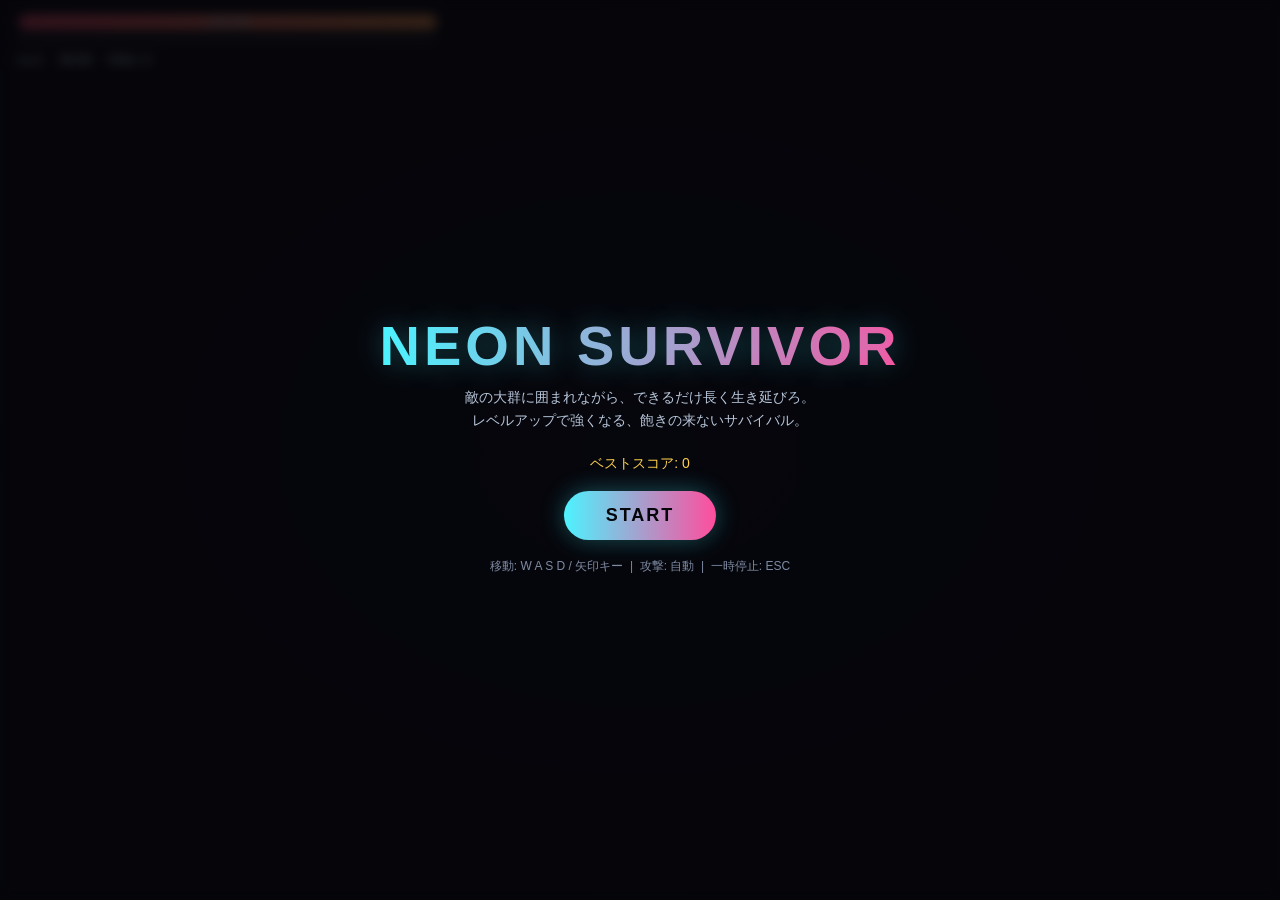
==== index.html @ 9e344bab "Add NEON SURVIVOR browser game Vanilla HTML/CSS/JS roguelite survival shooter: auto-attacking player" ====
<!DOCTYPE html>
<html lang="ja">
<head>
<meta charset="UTF-8">
<meta name="viewport" content="width=device-width, initial-scale=1.0, maximum-scale=1.0, user-scalable=no">
<title>NEON SURVIVOR</title>
<link rel="stylesheet" href="style.css">
</head>
<body>
  <div id="app">
    <canvas id="game"></canvas>

    <div id="hud">
      <div id="hp-bar-wrap"><div id="hp-bar"></div><span id="hp-text">100/100</span></div>
      <div id="xp-bar-wrap"><div id="xp-bar"></div></div>
      <div id="stats-row">
        <span id="level-text">Lv.1</span>
        <span id="timer-text">00:00</span>
        <span id="kills-text">Kills: 0</span>
      </div>
    </div>

    <div id="start-screen" class="overlay">
      <h1>NEON SURVIVOR</h1>
      <p class="sub">敵の大群に囲まれながら、できるだけ長く生き延びろ。<br>レベルアップで強くなる、飽きの来ないサバイバル。</p>
      <p class="best">ベストスコア: <span id="best-score-start">0</span></p>
      <button id="start-btn">START</button>
      <p class="controls">移動: W A S D / 矢印キー &nbsp;|&nbsp; 攻撃: 自動 &nbsp;|&nbsp; 一時停止: ESC</p>
    </div>

    <div id="levelup-screen" class="overlay hidden">
      <h2>LEVEL UP!</h2>
      <p class="sub">アップグレードを1つ選択</p>
      <div id="upgrade-cards"></div>
    </div>

    <div id="gameover-screen" class="overlay hidden">
      <h2>GAME OVER</h2>
      <div class="result-grid">
        <div><span class="label">生存時間</span><span id="final-time" class="value">00:00</span></div>
        <div><span class="label">キル数</span><span id="final-kills" class="value">0</span></div>
        <div><span class="label">レベル</span><span id="final-level" class="value">1</span></div>
        <div><span class="label">スコア</span><span id="final-score" class="value">0</span></div>
      </div>
      <p class="best">ベストスコア: <span id="best-score-end">0</span> <span id="new-best" class="hidden">🏆 NEW BEST!</span></p>
      <button id="retry-btn">もう一度挑戦</button>
    </div>

    <div id="pause-screen" class="overlay hidden">
      <h2>PAUSED</h2>
      <button id="resume-btn">再開</button>
    </div>
  </div>

<script src="game.js"></script>
</body>
</html>
---- style.css ----
:root {
  --bg: #05060a;
  --panel: #0d1020ee;
  --accent: #4df3ff;
  --accent2: #ff4d9d;
  --accent3: #ffd24d;
  --text: #eaf6ff;
  --danger: #ff4d6a;
}

* { box-sizing: border-box; }

html, body {
  margin: 0;
  padding: 0;
  width: 100%;
  height: 100%;
  background: var(--bg);
  overflow: hidden;
  font-family: "Segoe UI", "Hiragino Sans", "Yu Gothic", sans-serif;
  color: var(--text);
  -webkit-tap-highlight-color: transparent;
  touch-action: none;
}

#app {
  position: relative;
  width: 100vw;
  height: 100vh;
}

#game {
  display: block;
  width: 100%;
  height: 100%;
  background: radial-gradient(ellipse at center, #0b0e1a 0%, #05060a 70%);
}

/* ---------- HUD ---------- */
#hud {
  position: absolute;
  top: 0;
  left: 0;
  width: 100%;
  padding: 14px 18px;
  z-index: 5;
  pointer-events: none;
  user-select: none;
}

#hp-bar-wrap, #xp-bar-wrap {
  position: relative;
  height: 16px;
  border-radius: 8px;
  background: #ffffff14;
  border: 1px solid #ffffff22;
  overflow: hidden;
  max-width: 420px;
}

#xp-bar-wrap {
  height: 8px;
  margin-top: 6px;
  max-width: 420px;
}

#hp-bar {
  height: 100%;
  width: 100%;
  background: linear-gradient(90deg, var(--danger), #ff9d4d);
  transition: width 0.15s ease-out;
}

#xp-bar {
  height: 100%;
  width: 0%;
  background: linear-gradient(90deg, var(--accent), #7dffb3);
  transition: width 0.15s ease-out;
}

#hp-text {
  position: absolute;
  top: 0; left: 0;
  width: 100%;
  height: 100%;
  display: flex;
  align-items: center;
  justify-content: center;
  font-size: 11px;
  font-weight: 700;
  text-shadow: 0 1px 2px #000a;
  letter-spacing: 0.5px;
}

#stats-row {
  margin-top: 8px;
  display: flex;
  gap: 16px;
  font-size: 13px;
  font-weight: 600;
  text-shadow: 0 1px 3px #000a;
}

#stats-row span { color: var(--text); }
#level-text { color: var(--accent3); }
#kills-text { color: var(--accent2); }

/* ---------- overlays ---------- */
.overlay {
  position: absolute;
  inset: 0;
  z-index: 10;
  background: #05060acc;
  backdrop-filter: blur(6px);
  display: flex;
  flex-direction: column;
  align-items: center;
  justify-content: center;
  text-align: center;
  padding: 20px;
}

.overlay.hidden { display: none; }

.overlay h1 {
  font-size: clamp(32px, 8vw, 56px);
  margin: 0 0 8px;
  letter-spacing: 4px;
  background: linear-gradient(90deg, var(--accent), var(--accent2));
  -webkit-background-clip: text;
  background-clip: text;
  color: transparent;
  text-shadow: 0 0 30px #4df3ff55;
}

.overlay h2 {
  font-size: clamp(26px, 6vw, 40px);
  margin: 0 0 6px;
  letter-spacing: 2px;
  color: var(--accent2);
}

.overlay .sub {
  color: #b8c6d9;
  font-size: 14px;
  line-height: 1.6;
  margin: 0 0 18px;
  max-width: 460px;
}

.overlay .controls {
  margin-top: 18px;
  font-size: 12px;
  color: #7f8ba3;
}

.overlay .best {
  font-size: 14px;
  color: var(--accent3);
  margin: 6px 0 18px;
}

button {
  font-family: inherit;
  font-size: 18px;
  font-weight: 700;
  letter-spacing: 2px;
  padding: 14px 42px;
  border-radius: 999px;
  border: none;
  cursor: pointer;
  background: linear-gradient(90deg, var(--accent), var(--accent2));
  color: #05060a;
  box-shadow: 0 0 24px #4df3ff55, 0 4px 12px #0008;
  transition: transform 0.12s ease, box-shadow 0.12s ease;
}

button:hover { transform: translateY(-2px) scale(1.03); box-shadow: 0 0 32px #4df3ff88, 0 6px 16px #000a; }
button:active { transform: translateY(0) scale(0.98); }

/* ---------- result grid ---------- */
.result-grid {
  display: grid;
  grid-template-columns: 1fr 1fr;
  gap: 14px 40px;
  margin-bottom: 10px;
}

.result-grid > div {
  display: flex;
  flex-direction: column;
  align-items: center;
  min-width: 110px;
}

.result-grid .label {
  font-size: 12px;
  color: #8496b0;
  letter-spacing: 1px;
}

.result-grid .value {
  font-size: 24px;
  font-weight: 800;
  color: var(--text);
}

#new-best {
  color: var(--accent3);
  font-weight: 800;
}
#new-best.hidden { display: none; }

/* ---------- upgrade cards ---------- */
#upgrade-cards {
  display: flex;
  gap: 16px;
  flex-wrap: wrap;
  justify-content: center;
  max-width: 720px;
}

.upgrade-card {
  width: 190px;
  padding: 18px 14px;
  border-radius: 14px;
  background: linear-gradient(160deg, #131a30, #0a0e1c);
  border: 1px solid #4df3ff33;
  cursor: pointer;
  transition: transform 0.12s ease, border-color 0.12s ease, box-shadow 0.12s ease;
  text-align: left;
}

.upgrade-card:hover {
  transform: translateY(-4px);
  border-color: var(--accent);
  box-shadow: 0 8px 24px #4df3ff33;
}

.upgrade-card .icon {
  font-size: 28px;
  margin-bottom: 8px;
  display: block;
}

.upgrade-card .name {
  font-size: 15px;
  font-weight: 800;
  color: var(--accent);
  margin-bottom: 6px;
  display: block;
}

.upgrade-card .desc {
  font-size: 12px;
  color: #b8c6d9;
  line-height: 1.5;
  display: block;
}

@media (max-width: 480px) {
  .upgrade-card { width: 100%; max-width: 280px; }
}
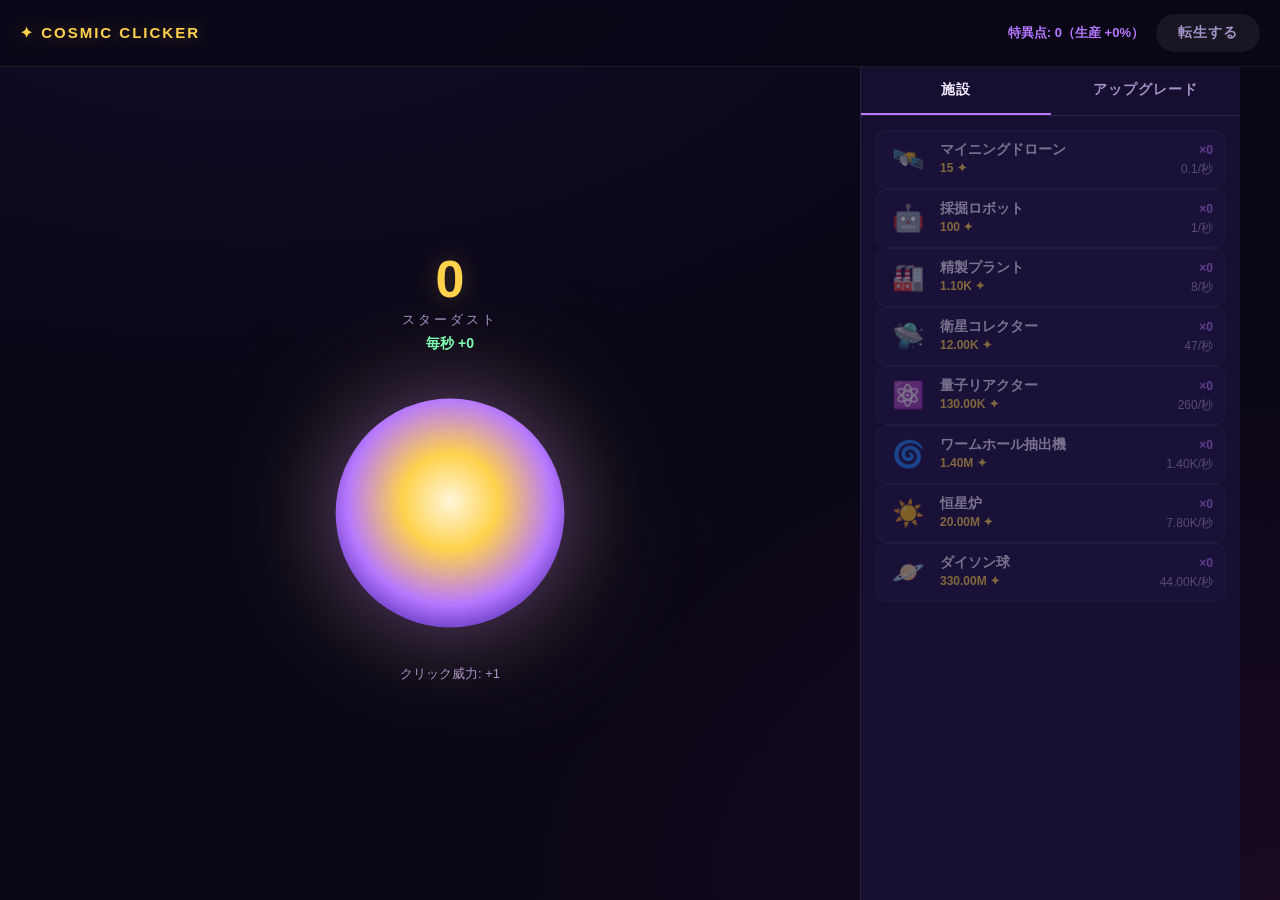
==== commit b75bce46: "Make Cosmic Clicker the only game, moved to repo root Remove NEON SURVIVOR and BLOCK CASCADE and pro" ====
--- a/index.html
+++ b/index.html
@@ -3,55 +3,78 @@
 <head>
 <meta charset="UTF-8">
 <meta name="viewport" content="width=device-width, initial-scale=1.0, maximum-scale=1.0, user-scalable=no">
-<title>NEON SURVIVOR</title>
+<title>COSMIC CLICKER</title>
 <link rel="stylesheet" href="style.css">
 </head>
 <body>
   <div id="app">
-    <canvas id="game"></canvas>
 
-    <div id="hud">
-      <div id="hp-bar-wrap"><div id="hp-bar"></div><span id="hp-text">100/100</span></div>
-      <div id="xp-bar-wrap"><div id="xp-bar"></div></div>
-      <div id="stats-row">
-        <span id="level-text">Lv.1</span>
-        <span id="timer-text">00:00</span>
-        <span id="kills-text">Kills: 0</span>
+    <header id="topbar">
+      <div id="brand">✦ COSMIC CLICKER</div>
+      <div id="prestige-info">
+        <span id="singularity-count">特異点: 0</span>
+        <button id="prestige-btn" disabled>転生する</button>
       </div>
-    </div>
+    </header>
 
-    <div id="start-screen" class="overlay">
-      <h1>NEON SURVIVOR</h1>
-      <p class="sub">敵の大群に囲まれながら、できるだけ長く生き延びろ。<br>レベルアップで強くなる、飽きの来ないサバイバル。</p>
-      <p class="best">ベストスコア: <span id="best-score-start">0</span></p>
-      <button id="start-btn">START</button>
-      <p class="controls">移動: W A S D / 矢印キー &nbsp;|&nbsp; 攻撃: 自動 &nbsp;|&nbsp; 一時停止: ESC</p>
-    </div>
+    <main id="layout">
 
-    <div id="levelup-screen" class="overlay hidden">
-      <h2>LEVEL UP!</h2>
-      <p class="sub">アップグレードを1つ選択</p>
-      <div id="upgrade-cards"></div>
-    </div>
+      <section id="click-area">
+        <div id="stardust-total">0</div>
+        <div id="stardust-label">スターダスト</div>
+        <div id="cps-label">毎秒 +0</div>
 
-    <div id="gameover-screen" class="overlay hidden">
-      <h2>GAME OVER</h2>
-      <div class="result-grid">
-        <div><span class="label">生存時間</span><span id="final-time" class="value">00:00</span></div>
-        <div><span class="label">キル数</span><span id="final-kills" class="value">0</span></div>
-        <div><span class="label">レベル</span><span id="final-level" class="value">1</span></div>
-        <div><span class="label">スコア</span><span id="final-score" class="value">0</span></div>
+        <button id="core-btn" aria-label="コアをクリックしてスターダストを採取">
+          <svg id="core-svg" viewBox="0 0 200 200">
+            <defs>
+              <radialGradient id="coreGrad" cx="50%" cy="45%" r="60%">
+                <stop offset="0%" stop-color="#fff6da"/>
+                <stop offset="35%" stop-color="#ffd24d"/>
+                <stop offset="75%" stop-color="#b678ff"/>
+                <stop offset="100%" stop-color="#5b2fb8"/>
+              </radialGradient>
+            </defs>
+            <circle cx="100" cy="100" r="88" fill="url(#coreGrad)"/>
+          </svg>
+        </button>
+
+        <div id="float-layer"></div>
+
+        <p id="click-power-label">クリック威力: +1</p>
+      </section>
+
+      <section id="side-panel">
+        <div class="tabs">
+          <button class="tab-btn active" data-tab="buildings">施設</button>
+          <button class="tab-btn" data-tab="upgrades">アップグレード</button>
+        </div>
+
+        <div id="tab-buildings" class="tab-content active">
+          <div id="buildings-list"></div>
+        </div>
+
+        <div id="tab-upgrades" class="tab-content">
+          <div id="upgrades-list"></div>
+          <p id="no-upgrades" class="empty-hint">まだ購入できるアップグレードはありません。</p>
+        </div>
+      </section>
+
+    </main>
+
+  </div>
+
+  <div id="prestige-modal" class="overlay hidden">
+    <div class="modal-box">
+      <h2>特異点への転生</h2>
+      <p class="modal-desc">全てのスターダストと施設をリセットして<br><b id="prestige-gain">0</b> 個の特異点コアを獲得します。</p>
+      <p class="modal-desc small">特異点コア 1個につき、生産量とクリック威力が永続的に +2% 上昇します。</p>
+      <div class="modal-actions">
+        <button id="prestige-cancel" class="btn-secondary">キャンセル</button>
+        <button id="prestige-confirm" class="btn-primary">転生する</button>
       </div>
-      <p class="best">ベストスコア: <span id="best-score-end">0</span> <span id="new-best" class="hidden">🏆 NEW BEST!</span></p>
-      <button id="retry-btn">もう一度挑戦</button>
-    </div>
-
-    <div id="pause-screen" class="overlay hidden">
-      <h2>PAUSED</h2>
-      <button id="resume-btn">再開</button>
     </div>
   </div>
 
-<script src="game.js"></script>
+<script src="script.js"></script>
 </body>
 </html>
--- a/style.css
+++ b/style.css
@@ -1,10 +1,15 @@
 :root {
-  --bg: #05060a;
-  --panel: #0d1020ee;
-  --accent: #4df3ff;
-  --accent2: #ff4d9d;
-  --accent3: #ffd24d;
-  --text: #eaf6ff;
+  --bg: #0a0716;
+  --bg2: #120c26;
+  --panel: #170f30;
+  --panel2: #1d1440;
+  --border: #ffffff14;
+  --text: #f0e9ff;
+  --muted: #a494c9;
+  --gold: #ffd24d;
+  --violet: #b678ff;
+  --violet-dim: #8b5cf655;
+  --green: #7dffb3;
   --danger: #ff4d6a;
 }
 
@@ -14,250 +19,412 @@
   margin: 0;
   padding: 0;
   width: 100%;
-  height: 100%;
+  min-height: 100%;
   background: var(--bg);
-  overflow: hidden;
+  color: var(--text);
   font-family: "Segoe UI", "Hiragino Sans", "Yu Gothic", sans-serif;
-  color: var(--text);
+  overflow-x: hidden;
   -webkit-tap-highlight-color: transparent;
-  touch-action: none;
+}
+
+body {
+  background:
+    radial-gradient(ellipse 900px 500px at 20% -10%, #3a1f7a33, transparent),
+    radial-gradient(ellipse 900px 600px at 100% 100%, #7a1f6a22, transparent),
+    var(--bg);
 }
 
 #app {
+  min-height: 100vh;
+  display: flex;
+  flex-direction: column;
+}
+
+/* ---------- topbar ---------- */
+#topbar {
+  display: flex;
+  align-items: center;
+  justify-content: space-between;
+  padding: 14px 20px;
+  border-bottom: 1px solid var(--border);
+  background: #0a0716cc;
+  backdrop-filter: blur(6px);
+  position: sticky;
+  top: 0;
+  z-index: 10;
+  flex-wrap: wrap;
+  gap: 10px;
+}
+
+#brand {
+  font-weight: 800;
+  letter-spacing: 2px;
+  font-size: 15px;
+  color: var(--gold);
+  text-shadow: 0 0 16px #ffd24d55;
+}
+
+#prestige-info {
+  display: flex;
+  align-items: center;
+  gap: 12px;
+  font-size: 13px;
+  color: var(--muted);
+}
+
+#singularity-count { color: var(--violet); font-weight: 700; }
+
+/* ---------- layout ---------- */
+#layout {
+  flex: 1;
+  display: grid;
+  grid-template-columns: 1fr 380px;
+  gap: 0;
+  max-width: 1200px;
+  margin: 0 auto;
+  width: 100%;
+}
+
+@media (max-width: 860px) {
+  #layout { grid-template-columns: 1fr; }
+}
+
+/* ---------- click area ---------- */
+#click-area {
+  display: flex;
+  flex-direction: column;
+  align-items: center;
+  justify-content: center;
+  padding: 30px 20px 50px;
   position: relative;
-  width: 100vw;
-  height: 100vh;
-}
-
-#game {
-  display: block;
-  width: 100%;
-  height: 100%;
-  background: radial-gradient(ellipse at center, #0b0e1a 0%, #05060a 70%);
-}
-
-/* ---------- HUD ---------- */
-#hud {
-  position: absolute;
-  top: 0;
-  left: 0;
-  width: 100%;
-  padding: 14px 18px;
-  z-index: 5;
-  pointer-events: none;
-  user-select: none;
-}
-
-#hp-bar-wrap, #xp-bar-wrap {
+  min-height: 460px;
+}
+
+#stardust-total {
+  font-size: clamp(32px, 6vw, 52px);
+  font-weight: 800;
+  color: var(--gold);
+  text-shadow: 0 0 24px #ffd24d44;
+  font-variant-numeric: tabular-nums;
+  line-height: 1.1;
+}
+
+#stardust-label {
+  font-size: 13px;
+  letter-spacing: 3px;
+  color: var(--muted);
+  text-transform: uppercase;
+  margin-top: 2px;
+}
+
+#cps-label {
+  margin-top: 6px;
+  font-size: 14px;
+  color: var(--green);
+  font-weight: 600;
+}
+
+#core-btn {
+  margin-top: 30px;
+  width: min(260px, 52vw);
+  height: min(260px, 52vw);
+  border-radius: 50%;
+  border: none;
+  padding: 0;
+  cursor: pointer;
+  background: transparent;
   position: relative;
-  height: 16px;
-  border-radius: 8px;
-  background: #ffffff14;
-  border: 1px solid #ffffff22;
-  overflow: hidden;
-  max-width: 420px;
-}
-
-#xp-bar-wrap {
-  height: 8px;
-  margin-top: 6px;
-  max-width: 420px;
-}
-
-#hp-bar {
-  height: 100%;
-  width: 100%;
-  background: linear-gradient(90deg, var(--danger), #ff9d4d);
-  transition: width 0.15s ease-out;
-}
-
-#xp-bar {
-  height: 100%;
-  width: 0%;
-  background: linear-gradient(90deg, var(--accent), #7dffb3);
-  transition: width 0.15s ease-out;
-}
-
-#hp-text {
-  position: absolute;
-  top: 0; left: 0;
-  width: 100%;
-  height: 100%;
-  display: flex;
-  align-items: center;
-  justify-content: center;
-  font-size: 11px;
-  font-weight: 700;
-  text-shadow: 0 1px 2px #000a;
-  letter-spacing: 0.5px;
-}
-
-#stats-row {
-  margin-top: 8px;
-  display: flex;
-  gap: 16px;
-  font-size: 13px;
-  font-weight: 600;
-  text-shadow: 0 1px 3px #000a;
-}
-
-#stats-row span { color: var(--text); }
-#level-text { color: var(--accent3); }
-#kills-text { color: var(--accent2); }
-
-/* ---------- overlays ---------- */
-.overlay {
+  filter: drop-shadow(0 0 40px #b678ff55) drop-shadow(0 0 70px #ffd24d33);
+  transition: transform 0.08s ease;
+  -webkit-tap-highlight-color: transparent;
+}
+
+#core-btn:active { transform: scale(0.94); }
+
+#core-svg { width: 100%; height: 100%; display: block; }
+
+#float-layer {
   position: absolute;
   inset: 0;
-  z-index: 10;
-  background: #05060acc;
+  pointer-events: none;
+  overflow: visible;
+}
+
+.float-num {
+  position: absolute;
+  font-weight: 800;
+  font-size: 20px;
+  color: var(--gold);
+  text-shadow: 0 0 10px #ffd24d88;
+  animation: floatUp 0.9s ease-out forwards;
+  pointer-events: none;
+}
+
+@keyframes floatUp {
+  0% { transform: translate(-50%, 0) scale(0.8); opacity: 1; }
+  100% { transform: translate(-50%, -70px) scale(1.1); opacity: 0; }
+}
+
+#click-power-label {
+  margin-top: 22px;
+  font-size: 13px;
+  color: var(--muted);
+}
+
+/* ---------- side panel ---------- */
+#side-panel {
+  background: var(--panel);
+  border-left: 1px solid var(--border);
+  display: flex;
+  flex-direction: column;
+  min-height: 0;
+}
+
+@media (max-width: 860px) {
+  #side-panel { border-left: none; border-top: 1px solid var(--border); }
+}
+
+.tabs {
+  display: flex;
+  border-bottom: 1px solid var(--border);
+}
+
+.tab-btn {
+  flex: 1;
+  padding: 14px 10px;
+  background: transparent;
+  border: none;
+  color: var(--muted);
+  font-size: 14px;
+  font-weight: 700;
+  letter-spacing: 1px;
+  cursor: pointer;
+  border-bottom: 2px solid transparent;
+}
+
+.tab-btn.active {
+  color: var(--text);
+  border-bottom-color: var(--violet);
+}
+
+.tab-content {
+  display: none;
+  padding: 14px;
+  gap: 10px;
+  flex-direction: column;
+  max-height: 640px;
+  overflow-y: auto;
+}
+
+.tab-content.active { display: flex; }
+
+.empty-hint {
+  color: var(--muted);
+  font-size: 13px;
+  text-align: center;
+  padding: 20px 10px;
+}
+
+/* ---------- building card ---------- */
+.building-card {
+  display: flex;
+  align-items: center;
+  gap: 12px;
+  padding: 10px 12px;
+  border-radius: 12px;
+  background: var(--panel2);
+  border: 1px solid var(--border);
+  cursor: pointer;
+  transition: border-color 0.12s ease, transform 0.12s ease;
+  text-align: left;
+}
+
+.building-card:hover:not(.disabled) {
+  border-color: var(--violet);
+  transform: translateY(-1px);
+}
+
+.building-card.disabled {
+  opacity: 0.45;
+  cursor: not-allowed;
+}
+
+.building-card .icon {
+  font-size: 26px;
+  width: 40px;
+  text-align: center;
+  flex-shrink: 0;
+}
+
+.building-card .info {
+  flex: 1;
+  min-width: 0;
+}
+
+.building-card .name-row {
+  display: flex;
+  justify-content: space-between;
+  align-items: baseline;
+  gap: 6px;
+}
+
+.building-card .name {
+  font-weight: 700;
+  font-size: 14px;
+}
+
+.building-card .owned {
+  font-size: 12px;
+  color: var(--violet);
+  font-weight: 700;
+  flex-shrink: 0;
+}
+
+.building-card .meta {
+  font-size: 12px;
+  color: var(--muted);
+  margin-top: 2px;
+  display: flex;
+  justify-content: space-between;
+}
+
+.building-card .cost {
+  color: var(--gold);
+  font-weight: 700;
+}
+
+/* ---------- upgrade card ---------- */
+.upgrade-card {
+  display: flex;
+  align-items: center;
+  gap: 12px;
+  padding: 10px 12px;
+  border-radius: 12px;
+  background: var(--panel2);
+  border: 1px solid var(--border);
+  cursor: pointer;
+  transition: border-color 0.12s ease, transform 0.12s ease;
+}
+
+.upgrade-card:hover:not(.disabled) {
+  border-color: var(--gold);
+  transform: translateY(-1px);
+}
+
+.upgrade-card.disabled {
+  opacity: 0.45;
+  cursor: not-allowed;
+}
+
+.upgrade-card .icon {
+  font-size: 24px;
+  width: 36px;
+  text-align: center;
+  flex-shrink: 0;
+}
+
+.upgrade-card .info { flex: 1; min-width: 0; }
+
+.upgrade-card .name {
+  font-weight: 700;
+  font-size: 13px;
+}
+
+.upgrade-card .desc {
+  font-size: 11px;
+  color: var(--muted);
+  margin-top: 2px;
+}
+
+.upgrade-card .cost {
+  font-size: 12px;
+  color: var(--gold);
+  font-weight: 700;
+  margin-top: 4px;
+}
+
+/* ---------- overlay / modal ---------- */
+.overlay {
+  position: fixed;
+  inset: 0;
+  z-index: 50;
+  background: #05030fcc;
   backdrop-filter: blur(6px);
   display: flex;
-  flex-direction: column;
   align-items: center;
   justify-content: center;
+  padding: 20px;
+}
+
+.overlay.hidden { display: none; }
+
+.modal-box {
+  background: var(--panel);
+  border: 1px solid var(--border);
+  border-radius: 18px;
+  padding: 28px 26px;
+  max-width: 380px;
   text-align: center;
-  padding: 20px;
-}
-
-.overlay.hidden { display: none; }
-
-.overlay h1 {
-  font-size: clamp(32px, 8vw, 56px);
+  box-shadow: 0 20px 60px #000a;
+}
+
+.modal-box h2 {
+  margin: 0 0 12px;
+  color: var(--violet);
+  font-size: 22px;
+}
+
+.modal-desc {
+  color: var(--muted);
+  font-size: 14px;
+  line-height: 1.7;
   margin: 0 0 8px;
-  letter-spacing: 4px;
-  background: linear-gradient(90deg, var(--accent), var(--accent2));
-  -webkit-background-clip: text;
-  background-clip: text;
-  color: transparent;
-  text-shadow: 0 0 30px #4df3ff55;
-}
-
-.overlay h2 {
-  font-size: clamp(26px, 6vw, 40px);
-  margin: 0 0 6px;
-  letter-spacing: 2px;
-  color: var(--accent2);
-}
-
-.overlay .sub {
-  color: #b8c6d9;
+}
+
+.modal-desc b {
+  color: var(--gold);
+  font-size: 18px;
+}
+
+.modal-desc.small { font-size: 12px; }
+
+.modal-actions {
+  display: flex;
+  gap: 10px;
+  justify-content: center;
+  margin-top: 20px;
+}
+
+button.btn-primary, button.btn-secondary, #prestige-btn {
+  font-family: inherit;
   font-size: 14px;
-  line-height: 1.6;
-  margin: 0 0 18px;
-  max-width: 460px;
-}
-
-.overlay .controls {
-  margin-top: 18px;
-  font-size: 12px;
-  color: #7f8ba3;
-}
-
-.overlay .best {
-  font-size: 14px;
-  color: var(--accent3);
-  margin: 6px 0 18px;
-}
-
-button {
-  font-family: inherit;
-  font-size: 18px;
-  font-weight: 700;
-  letter-spacing: 2px;
-  padding: 14px 42px;
+  font-weight: 700;
+  letter-spacing: 1px;
+  padding: 10px 22px;
   border-radius: 999px;
   border: none;
   cursor: pointer;
-  background: linear-gradient(90deg, var(--accent), var(--accent2));
-  color: #05060a;
-  box-shadow: 0 0 24px #4df3ff55, 0 4px 12px #0008;
-  transition: transform 0.12s ease, box-shadow 0.12s ease;
-}
-
-button:hover { transform: translateY(-2px) scale(1.03); box-shadow: 0 0 32px #4df3ff88, 0 6px 16px #000a; }
-button:active { transform: translateY(0) scale(0.98); }
-
-/* ---------- result grid ---------- */
-.result-grid {
-  display: grid;
-  grid-template-columns: 1fr 1fr;
-  gap: 14px 40px;
-  margin-bottom: 10px;
-}
-
-.result-grid > div {
-  display: flex;
-  flex-direction: column;
-  align-items: center;
-  min-width: 110px;
-}
-
-.result-grid .label {
-  font-size: 12px;
-  color: #8496b0;
-  letter-spacing: 1px;
-}
-
-.result-grid .value {
-  font-size: 24px;
-  font-weight: 800;
+}
+
+button.btn-primary, #prestige-btn:not(:disabled) {
+  background: linear-gradient(90deg, var(--gold), var(--violet));
+  color: #0a0716;
+  box-shadow: 0 0 20px #b678ff44;
+}
+
+#prestige-btn:disabled {
+  background: #ffffff10;
+  color: var(--muted);
+  cursor: not-allowed;
+}
+
+button.btn-secondary {
+  background: #ffffff12;
   color: var(--text);
 }
 
-#new-best {
-  color: var(--accent3);
-  font-weight: 800;
-}
-#new-best.hidden { display: none; }
-
-/* ---------- upgrade cards ---------- */
-#upgrade-cards {
-  display: flex;
-  gap: 16px;
-  flex-wrap: wrap;
-  justify-content: center;
-  max-width: 720px;
-}
-
-.upgrade-card {
-  width: 190px;
-  padding: 18px 14px;
-  border-radius: 14px;
-  background: linear-gradient(160deg, #131a30, #0a0e1c);
-  border: 1px solid #4df3ff33;
-  cursor: pointer;
-  transition: transform 0.12s ease, border-color 0.12s ease, box-shadow 0.12s ease;
-  text-align: left;
-}
-
-.upgrade-card:hover {
-  transform: translateY(-4px);
-  border-color: var(--accent);
-  box-shadow: 0 8px 24px #4df3ff33;
-}
-
-.upgrade-card .icon {
-  font-size: 28px;
-  margin-bottom: 8px;
-  display: block;
-}
-
-.upgrade-card .name {
-  font-size: 15px;
-  font-weight: 800;
-  color: var(--accent);
-  margin-bottom: 6px;
-  display: block;
-}
-
-.upgrade-card .desc {
-  font-size: 12px;
-  color: #b8c6d9;
-  line-height: 1.5;
-  display: block;
-}
-
-@media (max-width: 480px) {
-  .upgrade-card { width: 100%; max-width: 280px; }
-}
+button.btn-primary:hover, #prestige-btn:not(:disabled):hover { filter: brightness(1.1); }
+
+/* scrollbar */
+.tab-content::-webkit-scrollbar { width: 6px; }
+.tab-content::-webkit-scrollbar-thumb { background: #ffffff22; border-radius: 3px; }
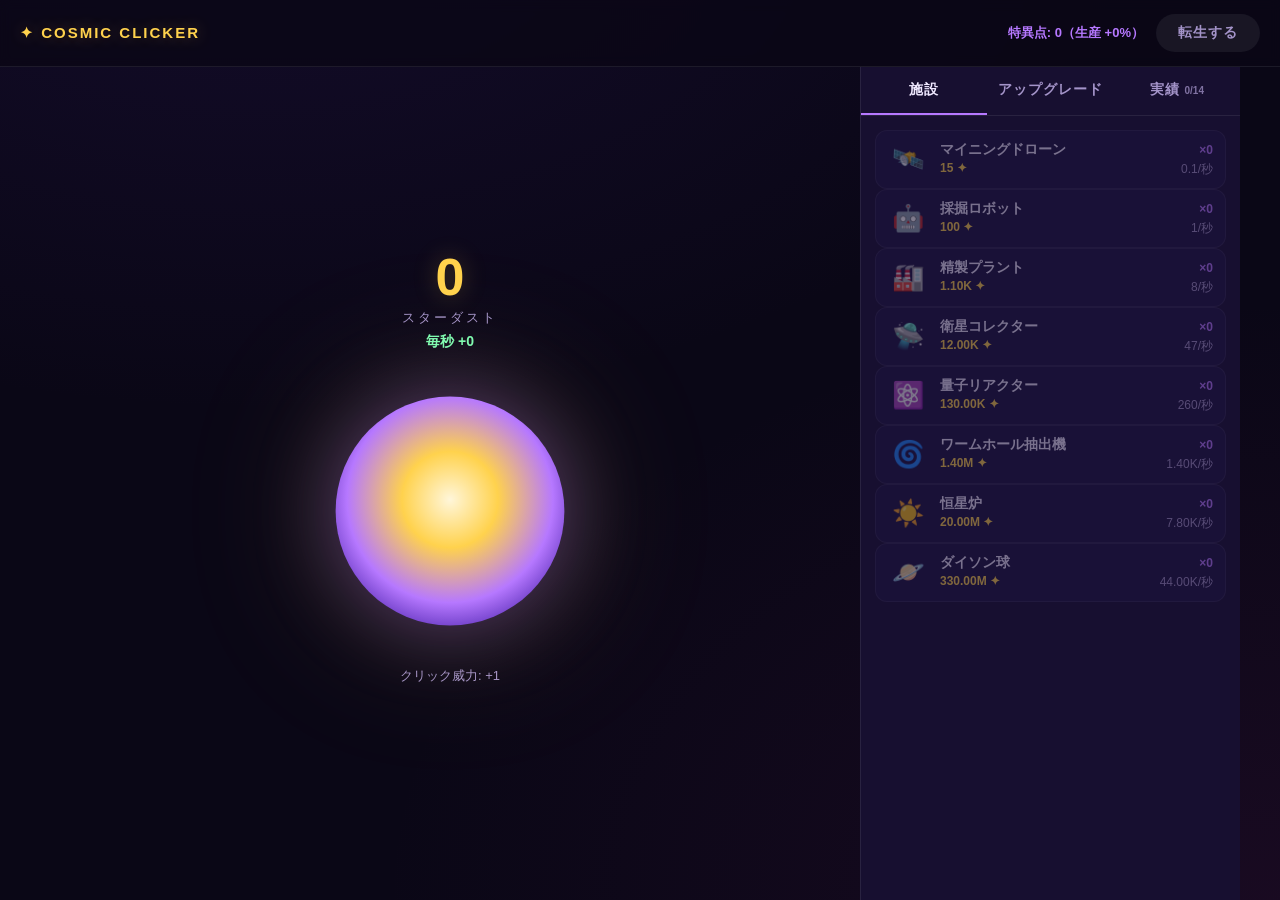
==== commit 2edd9f3a: "Add critical clicks, golden stardust events, and achievements - Critical clicks: 10% chance per clic" ====
--- a/index.html
+++ b/index.html
@@ -23,30 +23,36 @@
         <div id="stardust-total">0</div>
         <div id="stardust-label">スターダスト</div>
         <div id="cps-label">毎秒 +0</div>
+        <div id="buff-banner" class="hidden"></div>
 
-        <button id="core-btn" aria-label="コアをクリックしてスターダストを採取">
-          <svg id="core-svg" viewBox="0 0 200 200">
-            <defs>
-              <radialGradient id="coreGrad" cx="50%" cy="45%" r="60%">
-                <stop offset="0%" stop-color="#fff6da"/>
-                <stop offset="35%" stop-color="#ffd24d"/>
-                <stop offset="75%" stop-color="#b678ff"/>
-                <stop offset="100%" stop-color="#5b2fb8"/>
-              </radialGradient>
-            </defs>
-            <circle cx="100" cy="100" r="88" fill="url(#coreGrad)"/>
-          </svg>
-        </button>
+        <div id="core-wrap">
+          <button id="core-btn" aria-label="コアをクリックしてスターダストを採取">
+            <svg id="core-svg" viewBox="0 0 200 200">
+              <defs>
+                <radialGradient id="coreGrad" cx="50%" cy="45%" r="60%">
+                  <stop offset="0%" stop-color="#fff6da"/>
+                  <stop offset="35%" stop-color="#ffd24d"/>
+                  <stop offset="75%" stop-color="#b678ff"/>
+                  <stop offset="100%" stop-color="#5b2fb8"/>
+                </radialGradient>
+              </defs>
+              <circle cx="100" cy="100" r="88" fill="url(#coreGrad)"/>
+            </svg>
+          </button>
 
-        <div id="float-layer"></div>
+          <div id="float-layer"></div>
+        </div>
 
         <p id="click-power-label">クリック威力: +1</p>
+
+        <div id="golden-layer"></div>
       </section>
 
       <section id="side-panel">
         <div class="tabs">
           <button class="tab-btn active" data-tab="buildings">施設</button>
           <button class="tab-btn" data-tab="upgrades">アップグレード</button>
+          <button class="tab-btn" data-tab="achievements">実績 <span id="achv-count">0/0</span></button>
         </div>
 
         <div id="tab-buildings" class="tab-content active">
@@ -57,11 +63,17 @@
           <div id="upgrades-list"></div>
           <p id="no-upgrades" class="empty-hint">まだ購入できるアップグレードはありません。</p>
         </div>
+
+        <div id="tab-achievements" class="tab-content">
+          <div id="achievements-list"></div>
+        </div>
       </section>
 
     </main>
 
   </div>
+
+  <div id="toast-layer"></div>
 
   <div id="prestige-modal" class="overlay hidden">
     <div class="modal-box">
--- a/style.css
+++ b/style.css
@@ -171,6 +171,80 @@
   color: var(--muted);
 }
 
+#core-wrap {
+  position: relative;
+  display: inline-block;
+}
+
+.float-num.crit {
+  font-size: 30px;
+  color: var(--danger);
+  text-shadow: 0 0 14px #ff4d6a99;
+}
+
+/* ---------- buff banner ---------- */
+#buff-banner {
+  margin-top: 8px;
+  padding: 6px 16px;
+  border-radius: 999px;
+  background: linear-gradient(90deg, var(--gold), var(--violet));
+  color: #0a0716;
+  font-size: 12px;
+  font-weight: 800;
+  letter-spacing: 0.5px;
+  box-shadow: 0 0 18px #ffd24d55;
+  animation: buffPulse 1.2s ease-in-out infinite;
+}
+
+#buff-banner.hidden { display: none; }
+
+@keyframes buffPulse {
+  0%, 100% { transform: scale(1); }
+  50% { transform: scale(1.04); }
+}
+
+/* ---------- golden stardust event ---------- */
+#golden-layer {
+  position: absolute;
+  inset: 0;
+  pointer-events: none;
+  z-index: 5;
+}
+
+.golden-orb {
+  position: absolute;
+  width: 56px;
+  height: 56px;
+  border-radius: 50%;
+  border: none;
+  padding: 0;
+  cursor: pointer;
+  pointer-events: auto;
+  background: radial-gradient(circle at 35% 30%, #fff6da, var(--gold) 55%, #b8860b 100%);
+  box-shadow: 0 0 20px #ffd24dcc, 0 0 46px #ffd24d66;
+  transform: translate(-50%, -50%);
+  animation: goldenPulse 0.9s ease-in-out infinite alternate, goldenIn 0.3s ease-out;
+}
+
+.golden-orb.popping {
+  animation: goldenPop 0.4s ease-out forwards;
+  pointer-events: none;
+}
+
+@keyframes goldenIn {
+  from { opacity: 0; transform: translate(-50%, -50%) scale(0.3); }
+  to { opacity: 1; transform: translate(-50%, -50%) scale(1); }
+}
+
+@keyframes goldenPulse {
+  from { box-shadow: 0 0 16px #ffd24dcc, 0 0 36px #ffd24d55; }
+  to { box-shadow: 0 0 26px #ffd24dee, 0 0 56px #ffd24d88; }
+}
+
+@keyframes goldenPop {
+  to { transform: translate(-50%, -50%) scale(1.9); opacity: 0; }
+}
+
 /* ---------- side panel ---------- */
 #side-panel {
   background: var(--panel);
@@ -343,6 +417,96 @@
   margin-top: 4px;
 }
 
+#achv-count {
+  font-size: 10px;
+  font-weight: 700;
+  opacity: 0.75;
+  letter-spacing: 0;
+}
+
+/* ---------- achievement card ---------- */
+.achievement-card {
+  display: flex;
+  align-items: center;
+  gap: 12px;
+  padding: 10px 12px;
+  border-radius: 12px;
+  background: var(--panel2);
+  border: 1px solid var(--border);
+  opacity: 0.4;
+  filter: grayscale(1);
+  transition: opacity 0.2s ease, filter 0.2s ease, border-color 0.2s ease;
+}
+
+.achievement-card.unlocked {
+  opacity: 1;
+  filter: none;
+  border-color: var(--gold);
+  box-shadow: 0 0 16px #ffd24d22;
+}
+
+.achievement-card .icon {
+  font-size: 24px;
+  width: 36px;
+  text-align: center;
+  flex-shrink: 0;
+}
+
+.achievement-card .info { flex: 1; min-width: 0; }
+
+.achievement-card .name {
+  font-weight: 700;
+  font-size: 13px;
+}
+
+.achievement-card .desc {
+  font-size: 11px;
+  color: var(--muted);
+  margin-top: 2px;
+}
+
+.achievement-card .bonus {
+  font-size: 11px;
+  color: var(--gold);
+  font-weight: 700;
+  margin-top: 4px;
+}
+
+/* ---------- toast notifications ---------- */
+#toast-layer {
+  position: fixed;
+  top: 18px;
+  left: 50%;
+  transform: translateX(-50%);
+  z-index: 100;
+  display: flex;
+  flex-direction: column;
+  gap: 8px;
+  align-items: center;
+  pointer-events: none;
+}
+
+.toast {
+  background: linear-gradient(90deg, var(--gold), var(--violet));
+  color: #0a0716;
+  font-weight: 800;
+  font-size: 13px;
+  padding: 10px 20px;
+  border-radius: 999px;
+  box-shadow: 0 8px 24px #000a;
+  white-space: nowrap;
+  animation: toastIn 0.3s ease-out, toastOut 0.4s ease-in 2.6s forwards;
+}
+
+@keyframes toastIn {
+  from { transform: translateY(-20px); opacity: 0; }
+  to { transform: translateY(0); opacity: 1; }
+}
+
+@keyframes toastOut {
+  to { transform: translateY(-14px); opacity: 0; }
+}
+
 /* ---------- overlay / modal ---------- */
 .overlay {
   position: fixed;
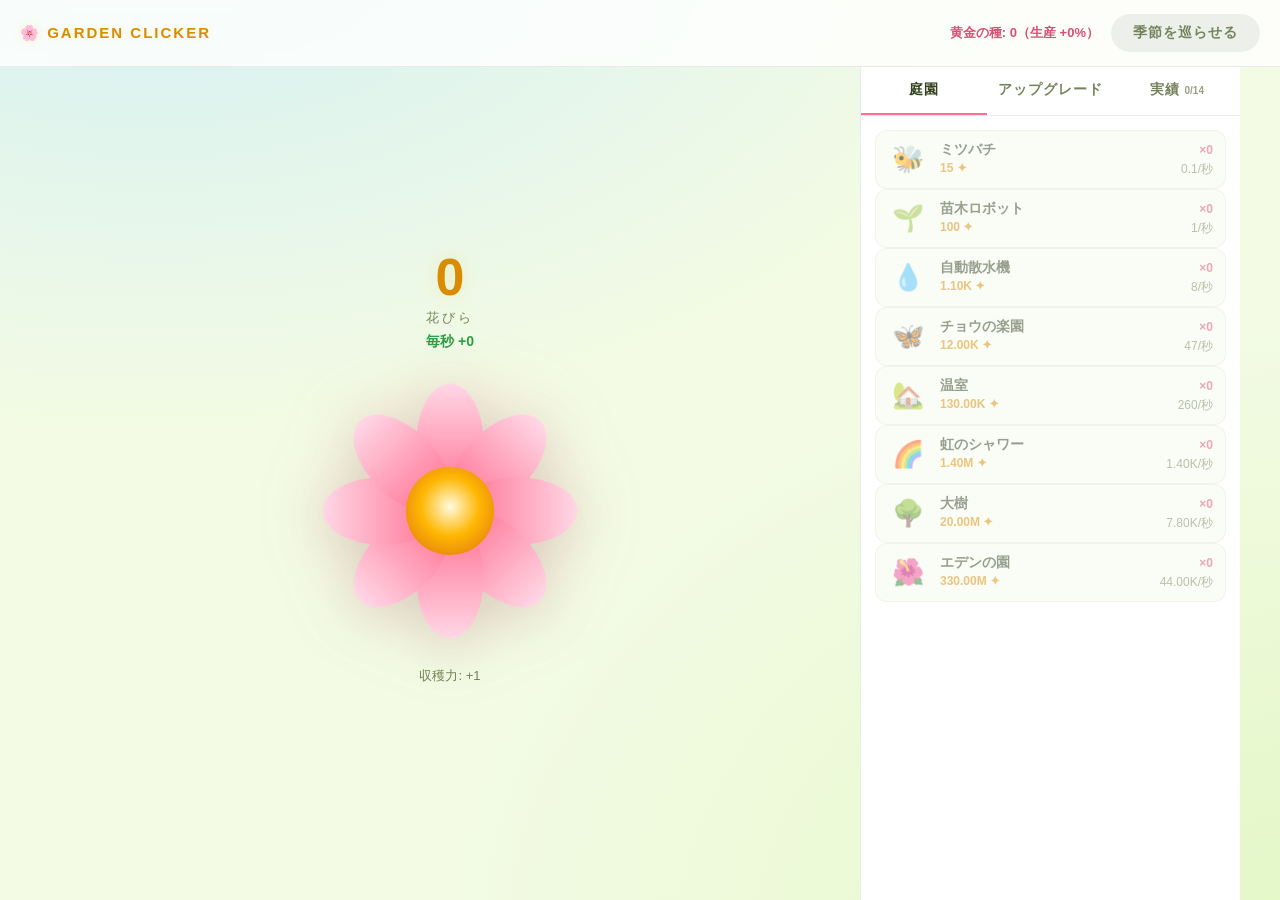
==== commit a68515dc: "Reskin: Garden Clicker with a bright theme, replacing Cosmic Retheme from a dark space/cosmic look t" ====
--- a/index.html
+++ b/index.html
@@ -3,17 +3,17 @@
 <head>
 <meta charset="UTF-8">
 <meta name="viewport" content="width=device-width, initial-scale=1.0, maximum-scale=1.0, user-scalable=no">
-<title>COSMIC CLICKER</title>
+<title>GARDEN CLICKER</title>
 <link rel="stylesheet" href="style.css">
 </head>
 <body>
   <div id="app">
 
     <header id="topbar">
-      <div id="brand">✦ COSMIC CLICKER</div>
+      <div id="brand">🌸 GARDEN CLICKER</div>
       <div id="prestige-info">
-        <span id="singularity-count">特異点: 0</span>
-        <button id="prestige-btn" disabled>転生する</button>
+        <span id="singularity-count">黄金の種: 0</span>
+        <button id="prestige-btn" disabled>季節を巡らせる</button>
       </div>
     </header>
 
@@ -21,36 +21,49 @@
 
       <section id="click-area">
         <div id="stardust-total">0</div>
-        <div id="stardust-label">スターダスト</div>
+        <div id="stardust-label">花びら</div>
         <div id="cps-label">毎秒 +0</div>
         <div id="buff-banner" class="hidden"></div>
 
         <div id="core-wrap">
-          <button id="core-btn" aria-label="コアをクリックしてスターダストを採取">
+          <button id="core-btn" aria-label="花をクリックして花びらを集める">
             <svg id="core-svg" viewBox="0 0 200 200">
               <defs>
-                <radialGradient id="coreGrad" cx="50%" cy="45%" r="60%">
-                  <stop offset="0%" stop-color="#fff6da"/>
-                  <stop offset="35%" stop-color="#ffd24d"/>
-                  <stop offset="75%" stop-color="#b678ff"/>
-                  <stop offset="100%" stop-color="#5b2fb8"/>
+                <radialGradient id="centerGrad" cx="50%" cy="45%" r="60%">
+                  <stop offset="0%" stop-color="#fffbe0"/>
+                  <stop offset="55%" stop-color="#ffb703"/>
+                  <stop offset="100%" stop-color="#e8860b"/>
                 </radialGradient>
+                <linearGradient id="petalGrad" x1="0%" y1="0%" x2="0%" y2="100%">
+                  <stop offset="0%" stop-color="#ffd7e6"/>
+                  <stop offset="100%" stop-color="#ff6f91"/>
+                </linearGradient>
               </defs>
-              <circle cx="100" cy="100" r="88" fill="url(#coreGrad)"/>
+              <g transform="translate(100,100)">
+                <ellipse transform="rotate(0)"   cy="-52" rx="26" ry="46" fill="url(#petalGrad)"/>
+                <ellipse transform="rotate(45)"  cy="-52" rx="26" ry="46" fill="url(#petalGrad)"/>
+                <ellipse transform="rotate(90)"  cy="-52" rx="26" ry="46" fill="url(#petalGrad)"/>
+                <ellipse transform="rotate(135)" cy="-52" rx="26" ry="46" fill="url(#petalGrad)"/>
+                <ellipse transform="rotate(180)" cy="-52" rx="26" ry="46" fill="url(#petalGrad)"/>
+                <ellipse transform="rotate(225)" cy="-52" rx="26" ry="46" fill="url(#petalGrad)"/>
+                <ellipse transform="rotate(270)" cy="-52" rx="26" ry="46" fill="url(#petalGrad)"/>
+                <ellipse transform="rotate(315)" cy="-52" rx="26" ry="46" fill="url(#petalGrad)"/>
+                <circle r="34" fill="url(#centerGrad)"/>
+              </g>
             </svg>
           </button>
 
           <div id="float-layer"></div>
         </div>
 
-        <p id="click-power-label">クリック威力: +1</p>
+        <p id="click-power-label">収穫力: +1</p>
 
         <div id="golden-layer"></div>
       </section>
 
       <section id="side-panel">
         <div class="tabs">
-          <button class="tab-btn active" data-tab="buildings">施設</button>
+          <button class="tab-btn active" data-tab="buildings">庭園</button>
           <button class="tab-btn" data-tab="upgrades">アップグレード</button>
           <button class="tab-btn" data-tab="achievements">実績 <span id="achv-count">0/0</span></button>
         </div>
@@ -77,12 +90,12 @@
 
   <div id="prestige-modal" class="overlay hidden">
     <div class="modal-box">
-      <h2>特異点への転生</h2>
-      <p class="modal-desc">全てのスターダストと施設をリセットして<br><b id="prestige-gain">0</b> 個の特異点コアを獲得します。</p>
-      <p class="modal-desc small">特異点コア 1個につき、生産量とクリック威力が永続的に +2% 上昇します。</p>
+      <h2>新しい季節への準備</h2>
+      <p class="modal-desc">すべての花びらと庭園をリセットして<br><b id="prestige-gain">0</b> 個の黄金の種を獲得します。</p>
+      <p class="modal-desc small">黄金の種 1個につき、生産量と収穫力が永続的に +2% 上昇します。</p>
       <div class="modal-actions">
         <button id="prestige-cancel" class="btn-secondary">キャンセル</button>
-        <button id="prestige-confirm" class="btn-primary">転生する</button>
+        <button id="prestige-confirm" class="btn-primary">季節を巡らせる</button>
       </div>
     </div>
   </div>
--- a/style.css
+++ b/style.css
@@ -1,16 +1,16 @@
 :root {
-  --bg: #0a0716;
-  --bg2: #120c26;
-  --panel: #170f30;
-  --panel2: #1d1440;
-  --border: #ffffff14;
-  --text: #f0e9ff;
-  --muted: #a494c9;
-  --gold: #ffd24d;
-  --violet: #b678ff;
-  --violet-dim: #8b5cf655;
-  --green: #7dffb3;
-  --danger: #ff4d6a;
+  --bg: #f3fbe4;
+  --bg2: #e9f6d2;
+  --panel: #ffffff;
+  --panel2: #f6fbee;
+  --border: #00000014;
+  --text: #33421f;
+  --muted: #74835a;
+  --sun: #ffb703;
+  --pink: #ff6f91;
+  --pink-dim: #ff6f9155;
+  --leaf: #2f9e44;
+  --danger: #e63950;
 }
 
 * { box-sizing: border-box; }
@@ -29,8 +29,8 @@
 
 body {
   background:
-    radial-gradient(ellipse 900px 500px at 20% -10%, #3a1f7a33, transparent),
-    radial-gradient(ellipse 900px 600px at 100% 100%, #7a1f6a22, transparent),
+    radial-gradient(ellipse 900px 520px at 12% -10%, #bfe8ff99, transparent),
+    radial-gradient(ellipse 900px 620px at 105% 105%, #d7f5b099, transparent),
     var(--bg);
 }
 
@@ -47,7 +47,7 @@
   justify-content: space-between;
   padding: 14px 20px;
   border-bottom: 1px solid var(--border);
-  background: #0a0716cc;
+  background: #ffffffcc;
   backdrop-filter: blur(6px);
   position: sticky;
   top: 0;
@@ -60,8 +60,8 @@
   font-weight: 800;
   letter-spacing: 2px;
   font-size: 15px;
-  color: var(--gold);
-  text-shadow: 0 0 16px #ffd24d55;
+  color: #d98c00;
+  text-shadow: 0 0 12px #ffb70333;
 }
 
 #prestige-info {
@@ -72,7 +72,7 @@
   color: var(--muted);
 }
 
-#singularity-count { color: var(--violet); font-weight: 700; }
+#singularity-count { color: #d94f74; font-weight: 700; }
 
 /* ---------- layout ---------- */
 #layout {
@@ -103,8 +103,8 @@
 #stardust-total {
   font-size: clamp(32px, 6vw, 52px);
   font-weight: 800;
-  color: var(--gold);
-  text-shadow: 0 0 24px #ffd24d44;
+  color: #d98c00;
+  text-shadow: 0 0 20px #ffb70333;
   font-variant-numeric: tabular-nums;
   line-height: 1.1;
 }
@@ -120,7 +120,7 @@
 #cps-label {
   margin-top: 6px;
   font-size: 14px;
-  color: var(--green);
+  color: var(--leaf);
   font-weight: 600;
 }
 
@@ -134,7 +134,7 @@
   cursor: pointer;
   background: transparent;
   position: relative;
-  filter: drop-shadow(0 0 40px #b678ff55) drop-shadow(0 0 70px #ffd24d33);
+  filter: drop-shadow(0 10px 26px #33421f22) drop-shadow(0 0 34px #ff6f9133);
   transition: transform 0.08s ease;
   -webkit-tap-highlight-color: transparent;
 }
@@ -154,8 +154,8 @@
   position: absolute;
   font-weight: 800;
   font-size: 20px;
-  color: var(--gold);
-  text-shadow: 0 0 10px #ffd24d88;
+  color: #d98c00;
+  text-shadow: 0 1px 4px #ffffffcc;
   animation: floatUp 0.9s ease-out forwards;
   pointer-events: none;
 }
@@ -179,7 +179,7 @@
 .float-num.crit {
   font-size: 30px;
   color: var(--danger);
-  text-shadow: 0 0 14px #ff4d6a99;
+  text-shadow: 0 1px 6px #ffffffdd;
 }
 
 /* ---------- buff banner ---------- */
@@ -187,12 +187,12 @@
   margin-top: 8px;
   padding: 6px 16px;
   border-radius: 999px;
-  background: linear-gradient(90deg, var(--gold), var(--violet));
-  color: #0a0716;
+  background: linear-gradient(90deg, var(--sun), var(--pink));
+  color: #402a06;
   font-size: 12px;
   font-weight: 800;
   letter-spacing: 0.5px;
-  box-shadow: 0 0 18px #ffd24d55;
+  box-shadow: 0 4px 16px #ff6f9144;
   animation: buffPulse 1.2s ease-in-out infinite;
 }
 
@@ -203,7 +203,7 @@
   50% { transform: scale(1.04); }
 }
 
-/* ---------- golden stardust event ---------- */
+/* ---------- golden petal event ---------- */
 #golden-layer {
   position: absolute;
   inset: 0;
@@ -220,8 +220,8 @@
   padding: 0;
   cursor: pointer;
   pointer-events: auto;
-  background: radial-gradient(circle at 35% 30%, #fff6da, var(--gold) 55%, #b8860b 100%);
-  box-shadow: 0 0 20px #ffd24dcc, 0 0 46px #ffd24d66;
+  background: radial-gradient(circle at 35% 30%, #fff6da, var(--sun) 45%, var(--pink) 100%);
+  box-shadow: 0 0 20px #ff6f91aa, 0 0 42px #ffb70366;
   transform: translate(-50%, -50%);
   animation: goldenPulse 0.9s ease-in-out infinite alternate, goldenIn 0.3s ease-out;
 }
@@ -237,8 +237,8 @@
 }
 
 @keyframes goldenPulse {
-  from { box-shadow: 0 0 16px #ffd24dcc, 0 0 36px #ffd24d55; }
-  to { box-shadow: 0 0 26px #ffd24dee, 0 0 56px #ffd24d88; }
+  from { box-shadow: 0 0 16px #ff6f9199, 0 0 32px #ffb70355; }
+  to { box-shadow: 0 0 26px #ff6f91cc, 0 0 52px #ffb70388; }
 }
 
 @keyframes goldenPop {
@@ -278,7 +278,7 @@
 
 .tab-btn.active {
   color: var(--text);
-  border-bottom-color: var(--violet);
+  border-bottom-color: var(--pink);
 }
 
 .tab-content {
@@ -314,12 +314,12 @@
 }
 
 .building-card:hover:not(.disabled) {
-  border-color: var(--violet);
+  border-color: var(--pink);
   transform: translateY(-1px);
 }
 
 .building-card.disabled {
-  opacity: 0.45;
+  opacity: 0.5;
   cursor: not-allowed;
 }
 
@@ -349,7 +349,7 @@
 
 .building-card .owned {
   font-size: 12px;
-  color: var(--violet);
+  color: #d94f74;
   font-weight: 700;
   flex-shrink: 0;
 }
@@ -363,7 +363,7 @@
 }
 
 .building-card .cost {
-  color: var(--gold);
+  color: #d98c00;
   font-weight: 700;
 }
 
@@ -381,12 +381,12 @@
 }
 
 .upgrade-card:hover:not(.disabled) {
-  border-color: var(--gold);
+  border-color: var(--sun);
   transform: translateY(-1px);
 }
 
 .upgrade-card.disabled {
-  opacity: 0.45;
+  opacity: 0.5;
   cursor: not-allowed;
 }
 
@@ -412,7 +412,7 @@
 
 .upgrade-card .cost {
   font-size: 12px;
-  color: var(--gold);
+  color: #d98c00;
   font-weight: 700;
   margin-top: 4px;
 }
@@ -433,7 +433,7 @@
   border-radius: 12px;
   background: var(--panel2);
   border: 1px solid var(--border);
-  opacity: 0.4;
+  opacity: 0.45;
   filter: grayscale(1);
   transition: opacity 0.2s ease, filter 0.2s ease, border-color 0.2s ease;
 }
@@ -441,8 +441,8 @@
 .achievement-card.unlocked {
   opacity: 1;
   filter: none;
-  border-color: var(--gold);
-  box-shadow: 0 0 16px #ffd24d22;
+  border-color: var(--sun);
+  box-shadow: 0 2px 12px #ffb70322;
 }
 
 .achievement-card .icon {
@@ -467,7 +467,7 @@
 
 .achievement-card .bonus {
   font-size: 11px;
-  color: var(--gold);
+  color: #d98c00;
   font-weight: 700;
   margin-top: 4px;
 }
@@ -487,13 +487,13 @@
 }
 
 .toast {
-  background: linear-gradient(90deg, var(--gold), var(--violet));
-  color: #0a0716;
+  background: linear-gradient(90deg, var(--sun), var(--pink));
+  color: #402a06;
   font-weight: 800;
   font-size: 13px;
   padding: 10px 20px;
   border-radius: 999px;
-  box-shadow: 0 8px 24px #000a;
+  box-shadow: 0 8px 24px #33421f33;
   white-space: nowrap;
   animation: toastIn 0.3s ease-out, toastOut 0.4s ease-in 2.6s forwards;
 }
@@ -512,7 +512,7 @@
   position: fixed;
   inset: 0;
   z-index: 50;
-  background: #05030fcc;
+  background: #2b1d0bcc;
   backdrop-filter: blur(6px);
   display: flex;
   align-items: center;
@@ -529,12 +529,12 @@
   padding: 28px 26px;
   max-width: 380px;
   text-align: center;
-  box-shadow: 0 20px 60px #000a;
+  box-shadow: 0 20px 60px #00000033;
 }
 
 .modal-box h2 {
   margin: 0 0 12px;
-  color: var(--violet);
+  color: #d94f74;
   font-size: 22px;
 }
 
@@ -546,7 +546,7 @@
 }
 
 .modal-desc b {
-  color: var(--gold);
+  color: #d98c00;
   font-size: 18px;
 }
 
@@ -571,24 +571,24 @@
 }
 
 button.btn-primary, #prestige-btn:not(:disabled) {
-  background: linear-gradient(90deg, var(--gold), var(--violet));
-  color: #0a0716;
-  box-shadow: 0 0 20px #b678ff44;
+  background: linear-gradient(90deg, var(--sun), var(--pink));
+  color: #402a06;
+  box-shadow: 0 4px 18px #ff6f9144;
 }
 
 #prestige-btn:disabled {
-  background: #ffffff10;
+  background: #00000010;
   color: var(--muted);
   cursor: not-allowed;
 }
 
 button.btn-secondary {
-  background: #ffffff12;
+  background: #00000010;
   color: var(--text);
 }
 
-button.btn-primary:hover, #prestige-btn:not(:disabled):hover { filter: brightness(1.1); }
+button.btn-primary:hover, #prestige-btn:not(:disabled):hover { filter: brightness(1.06); }
 
 /* scrollbar */
 .tab-content::-webkit-scrollbar { width: 6px; }
-.tab-content::-webkit-scrollbar-thumb { background: #ffffff22; border-radius: 3px; }
+.tab-content::-webkit-scrollbar-thumb { background: #00000022; border-radius: 3px; }
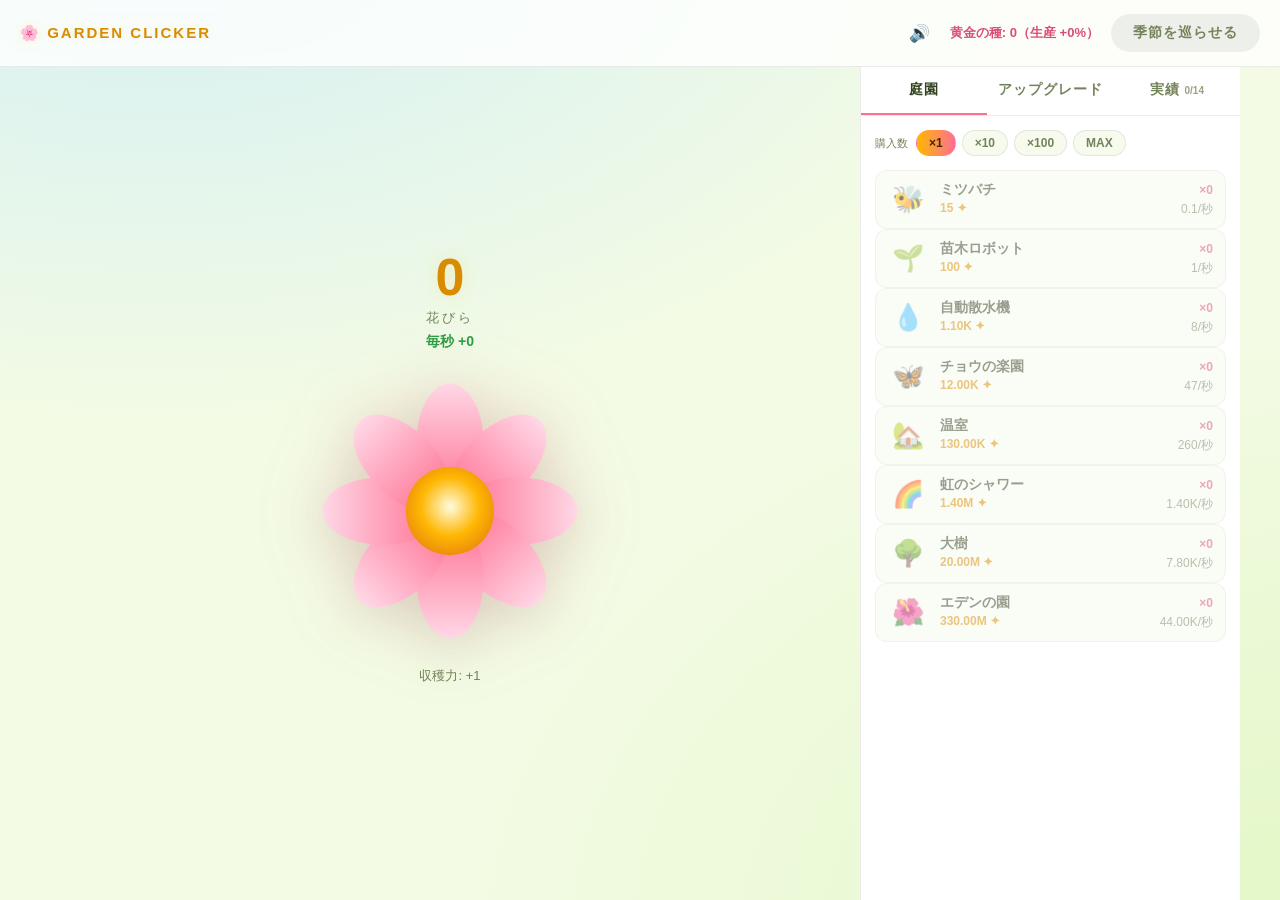
==== commit 4d4f2da3: "Add sound effects, bulk-buy, and spacebar clicking - Sound effects: small synthesized tones (Web Aud" ====
--- a/index.html
+++ b/index.html
@@ -12,6 +12,7 @@
     <header id="topbar">
       <div id="brand">🌸 GARDEN CLICKER</div>
       <div id="prestige-info">
+        <button id="mute-btn" class="icon-btn" aria-label="サウンドのオン/オフ">🔊</button>
         <span id="singularity-count">黄金の種: 0</span>
         <button id="prestige-btn" disabled>季節を巡らせる</button>
       </div>
@@ -40,14 +41,18 @@
                 </linearGradient>
               </defs>
               <g transform="translate(100,100)">
-                <ellipse transform="rotate(0)"   cy="-52" rx="26" ry="46" fill="url(#petalGrad)"/>
-                <ellipse transform="rotate(45)"  cy="-52" rx="26" ry="46" fill="url(#petalGrad)"/>
-                <ellipse transform="rotate(90)"  cy="-52" rx="26" ry="46" fill="url(#petalGrad)"/>
-                <ellipse transform="rotate(135)" cy="-52" rx="26" ry="46" fill="url(#petalGrad)"/>
-                <ellipse transform="rotate(180)" cy="-52" rx="26" ry="46" fill="url(#petalGrad)"/>
-                <ellipse transform="rotate(225)" cy="-52" rx="26" ry="46" fill="url(#petalGrad)"/>
-                <ellipse transform="rotate(270)" cy="-52" rx="26" ry="46" fill="url(#petalGrad)"/>
-                <ellipse transform="rotate(315)" cy="-52" rx="26" ry="46" fill="url(#petalGrad)"/>
+                <!-- Each petal sits in its own static-rotated <g> so the CSS
+                     transform used for the shed/regrow animation (applied to
+                     the ellipse) operates in that petal's own local "outward"
+                     space instead of overriding its radial placement. -->
+                <g transform="rotate(0)">   <ellipse class="petal" id="petal-0" cy="-52" rx="26" ry="46" fill="url(#petalGrad)"/></g>
+                <g transform="rotate(45)">  <ellipse class="petal" id="petal-1" cy="-52" rx="26" ry="46" fill="url(#petalGrad)"/></g>
+                <g transform="rotate(90)">  <ellipse class="petal" id="petal-2" cy="-52" rx="26" ry="46" fill="url(#petalGrad)"/></g>
+                <g transform="rotate(135)"> <ellipse class="petal" id="petal-3" cy="-52" rx="26" ry="46" fill="url(#petalGrad)"/></g>
+                <g transform="rotate(180)"> <ellipse class="petal" id="petal-4" cy="-52" rx="26" ry="46" fill="url(#petalGrad)"/></g>
+                <g transform="rotate(225)"> <ellipse class="petal" id="petal-5" cy="-52" rx="26" ry="46" fill="url(#petalGrad)"/></g>
+                <g transform="rotate(270)"> <ellipse class="petal" id="petal-6" cy="-52" rx="26" ry="46" fill="url(#petalGrad)"/></g>
+                <g transform="rotate(315)"> <ellipse class="petal" id="petal-7" cy="-52" rx="26" ry="46" fill="url(#petalGrad)"/></g>
                 <circle r="34" fill="url(#centerGrad)"/>
               </g>
             </svg>
@@ -69,6 +74,13 @@
         </div>
 
         <div id="tab-buildings" class="tab-content active">
+          <div id="buy-qty-row" class="qty-row">
+            <span class="qty-label">購入数</span>
+            <button class="qty-btn active" data-qty="1">×1</button>
+            <button class="qty-btn" data-qty="10">×10</button>
+            <button class="qty-btn" data-qty="100">×100</button>
+            <button class="qty-btn" data-qty="max">MAX</button>
+          </div>
           <div id="buildings-list"></div>
         </div>
 
--- a/style.css
+++ b/style.css
@@ -74,6 +74,19 @@
 
 #singularity-count { color: #d94f74; font-weight: 700; }
 
+.icon-btn {
+  background: transparent;
+  border: none;
+  font-size: 17px;
+  line-height: 1;
+  cursor: pointer;
+  padding: 6px 8px;
+  border-radius: 8px;
+  transition: background 0.12s ease;
+}
+
+.icon-btn:hover { background: #00000010; }
+
 /* ---------- layout ---------- */
 #layout {
   flex: 1;
@@ -142,6 +155,18 @@
 #core-btn:active { transform: scale(0.94); }
 
 #core-svg { width: 100%; height: 100%; display: block; }
+
+.petal {
+  transform-box: fill-box;
+  transform-origin: center;
+  transition: transform 0.55s cubic-bezier(0.34, 1.56, 0.64, 1), opacity 0.4s ease;
+}
+
+.petal.missing {
+  transform: translateY(-34px) scale(0.15) rotate(50deg);
+  opacity: 0;
+  transition: transform 0.4s cubic-bezier(0.55, 0, 0.85, 0.35), opacity 0.3s ease;
+}
 
 #float-layer {
   position: absolute;
@@ -299,6 +324,42 @@
   padding: 20px 10px;
 }
 
+/* ---------- buy quantity selector ---------- */
+.qty-row {
+  display: flex;
+  align-items: center;
+  gap: 6px;
+  margin-bottom: 4px;
+  flex-wrap: wrap;
+}
+
+.qty-label {
+  font-size: 11px;
+  color: var(--muted);
+  margin-right: 2px;
+}
+
+.qty-btn {
+  font-family: inherit;
+  font-size: 12px;
+  font-weight: 700;
+  padding: 5px 12px;
+  border-radius: 999px;
+  border: 1px solid var(--border);
+  background: var(--panel2);
+  color: var(--muted);
+  cursor: pointer;
+  transition: border-color 0.12s ease, color 0.12s ease, background 0.12s ease;
+}
+
+.qty-btn:hover { border-color: var(--pink); }
+
+.qty-btn.active {
+  background: linear-gradient(90deg, var(--sun), var(--pink));
+  color: #402a06;
+  border-color: transparent;
+}
+
 /* ---------- building card ---------- */
 .building-card {
   display: flex;
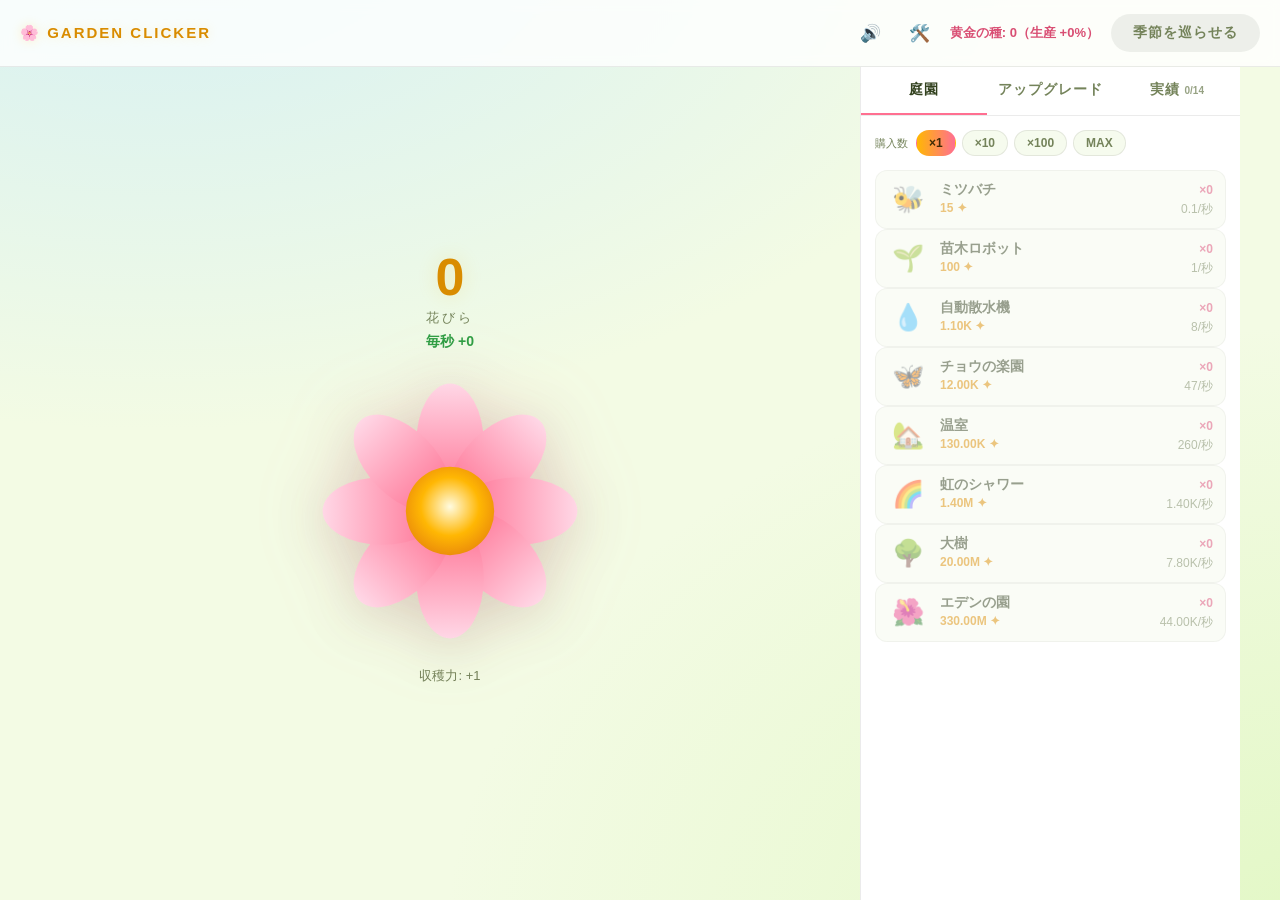
==== commit daec2f3f: "Add a cheat tool panel for quick testing A 🛠️ icon in the topbar opens a modal with one-click shortc" ====
--- a/index.html
+++ b/index.html
@@ -13,6 +13,7 @@
       <div id="brand">🌸 GARDEN CLICKER</div>
       <div id="prestige-info">
         <button id="mute-btn" class="icon-btn" aria-label="サウンドのオン/オフ">🔊</button>
+        <button id="cheat-btn" class="icon-btn" aria-label="チートツールを開く">🛠️</button>
         <span id="singularity-count">黄金の種: 0</span>
         <button id="prestige-btn" disabled>季節を巡らせる</button>
       </div>
@@ -112,6 +113,30 @@
     </div>
   </div>
 
+  <div id="cheat-modal" class="overlay hidden">
+    <div class="modal-box cheat-box">
+      <h2>🛠️ チートツール</h2>
+      <p class="modal-desc small">お試し・デバッグ用のショートカットです。進行状況を直接書き換えます。</p>
+      <div class="cheat-grid">
+        <button class="cheat-action" data-action="add1k">花びら +1,000</button>
+        <button class="cheat-action" data-action="add100k">花びら +100,000</button>
+        <button class="cheat-action" data-action="add10m">花びら +10,000,000</button>
+        <button class="cheat-action" data-action="add1b">花びら +1,000,000,000</button>
+        <button class="cheat-action" data-action="addseeds">黄金の種 +10</button>
+        <button class="cheat-action" data-action="maxbuildings">施設 全部 +50</button>
+        <button class="cheat-action" data-action="allupgrades">アップグレード全解放</button>
+        <button class="cheat-action" data-action="allachievements">実績を全解除</button>
+        <button class="cheat-action" data-action="frenzy">満開フィーバー発動</button>
+        <button class="cheat-action" data-action="surge">めぐみの雨発動</button>
+        <button class="cheat-action" data-action="golden">黄金の花びらを出現</button>
+        <button class="cheat-action danger" data-action="reset">セーブをリセット</button>
+      </div>
+      <div class="modal-actions">
+        <button id="cheat-close" class="btn-secondary">閉じる</button>
+      </div>
+    </div>
+  </div>
+
 <script src="script.js"></script>
 </body>
 </html>
--- a/style.css
+++ b/style.css
@@ -154,6 +154,12 @@
 
 #core-btn:active { transform: scale(0.94); }
 
+/* Suppress the browser's default focus ring after a mouse/touch click
+   (Safari in particular draws one that hugs this button's round shape),
+   but keep a clear indicator for real keyboard (Tab) navigation. */
+#core-btn:focus { outline: none; }
+#core-btn:focus-visible { outline: 3px solid var(--pink); outline-offset: 6px; }
+
 #core-svg { width: 100%; height: 100%; display: block; }
 
 .petal {
@@ -611,6 +617,42 @@
   font-size: 18px;
 }
 
+.cheat-box { max-width: 480px; }
+
+.cheat-grid {
+  display: grid;
+  grid-template-columns: 1fr 1fr;
+  gap: 8px;
+  margin: 18px 0 4px;
+}
+
+@media (max-width: 480px) {
+  .cheat-grid { grid-template-columns: 1fr; }
+}
+
+.cheat-action {
+  font-family: inherit;
+  font-size: 13px;
+  font-weight: 700;
+  padding: 10px 12px;
+  border-radius: 10px;
+  border: 1px solid var(--border);
+  background: var(--panel2);
+  color: var(--text);
+  cursor: pointer;
+  transition: border-color 0.12s ease, transform 0.12s ease;
+}
+
+.cheat-action:hover { border-color: var(--sun); transform: translateY(-1px); }
+
+.cheat-action.danger {
+  background: #fdeceb;
+  border-color: var(--danger);
+  color: #a02333;
+}
+
+.cheat-action.danger:hover { border-color: #a02333; }
+
 .modal-desc.small { font-size: 12px; }
 
 .modal-actions {
